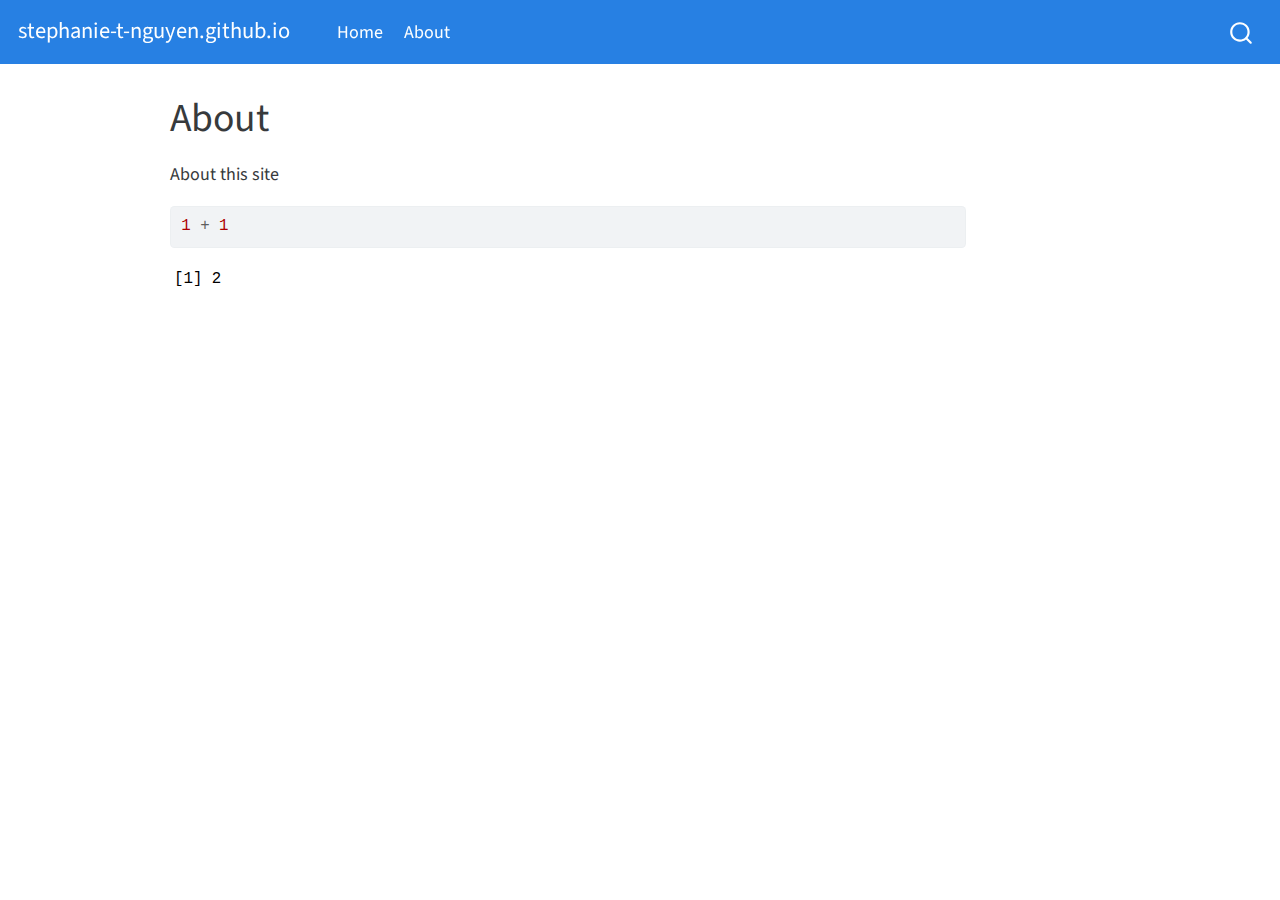
==== docs/about.html @ 99bd437a "initial build" ====
<!DOCTYPE html>
<html xmlns="http://www.w3.org/1999/xhtml" lang="en" xml:lang="en"><head>

<meta charset="utf-8">
<meta name="generator" content="quarto-1.1.189">

<meta name="viewport" content="width=device-width, initial-scale=1.0, user-scalable=yes">


<title>stephanie-t-nguyen.github.io - About</title>
<style>
code{white-space: pre-wrap;}
span.smallcaps{font-variant: small-caps;}
div.columns{display: flex; gap: min(4vw, 1.5em);}
div.column{flex: auto; overflow-x: auto;}
div.hanging-indent{margin-left: 1.5em; text-indent: -1.5em;}
ul.task-list{list-style: none;}
ul.task-list li input[type="checkbox"] {
  width: 0.8em;
  margin: 0 0.8em 0.2em -1.6em;
  vertical-align: middle;
}
pre > code.sourceCode { white-space: pre; position: relative; }
pre > code.sourceCode > span { display: inline-block; line-height: 1.25; }
pre > code.sourceCode > span:empty { height: 1.2em; }
.sourceCode { overflow: visible; }
code.sourceCode > span { color: inherit; text-decoration: inherit; }
div.sourceCode { margin: 1em 0; }
pre.sourceCode { margin: 0; }
@media screen {
div.sourceCode { overflow: auto; }
}
@media print {
pre > code.sourceCode { white-space: pre-wrap; }
pre > code.sourceCode > span { text-indent: -5em; padding-left: 5em; }
}
pre.numberSource code
  { counter-reset: source-line 0; }
pre.numberSource code > span
  { position: relative; left: -4em; counter-increment: source-line; }
pre.numberSource code > span > a:first-child::before
  { content: counter(source-line);
    position: relative; left: -1em; text-align: right; vertical-align: baseline;
    border: none; display: inline-block;
    -webkit-touch-callout: none; -webkit-user-select: none;
    -khtml-user-select: none; -moz-user-select: none;
    -ms-user-select: none; user-select: none;
    padding: 0 4px; width: 4em;
    color: #aaaaaa;
  }
pre.numberSource { margin-left: 3em; border-left: 1px solid #aaaaaa;  padding-left: 4px; }
div.sourceCode
  {   }
@media screen {
pre > code.sourceCode > span > a:first-child::before { text-decoration: underline; }
}
code span.al { color: #ff0000; font-weight: bold; } /* Alert */
code span.an { color: #60a0b0; font-weight: bold; font-style: italic; } /* Annotation */
code span.at { color: #7d9029; } /* Attribute */
code span.bn { color: #40a070; } /* BaseN */
code span.bu { color: #008000; } /* BuiltIn */
code span.cf { color: #007020; font-weight: bold; } /* ControlFlow */
code span.ch { color: #4070a0; } /* Char */
code span.cn { color: #880000; } /* Constant */
code span.co { color: #60a0b0; font-style: italic; } /* Comment */
code span.cv { color: #60a0b0; font-weight: bold; font-style: italic; } /* CommentVar */
code span.do { color: #ba2121; font-style: italic; } /* Documentation */
code span.dt { color: #902000; } /* DataType */
code span.dv { color: #40a070; } /* DecVal */
code span.er { color: #ff0000; font-weight: bold; } /* Error */
code span.ex { } /* Extension */
code span.fl { color: #40a070; } /* Float */
code span.fu { color: #06287e; } /* Function */
code span.im { color: #008000; font-weight: bold; } /* Import */
code span.in { color: #60a0b0; font-weight: bold; font-style: italic; } /* Information */
code span.kw { color: #007020; font-weight: bold; } /* Keyword */
code span.op { color: #666666; } /* Operator */
code span.ot { color: #007020; } /* Other */
code span.pp { color: #bc7a00; } /* Preprocessor */
code span.sc { color: #4070a0; } /* SpecialChar */
code span.ss { color: #bb6688; } /* SpecialString */
code span.st { color: #4070a0; } /* String */
code span.va { color: #19177c; } /* Variable */
code span.vs { color: #4070a0; } /* VerbatimString */
code span.wa { color: #60a0b0; font-weight: bold; font-style: italic; } /* Warning */
</style>


<script src="site_libs/quarto-nav/quarto-nav.js"></script>
<script src="site_libs/quarto-nav/headroom.min.js"></script>
<script src="site_libs/clipboard/clipboard.min.js"></script>
<script src="site_libs/quarto-search/autocomplete.umd.js"></script>
<script src="site_libs/quarto-search/fuse.min.js"></script>
<script src="site_libs/quarto-search/quarto-search.js"></script>
<meta name="quarto:offset" content="./">
<script src="site_libs/quarto-html/quarto.js"></script>
<script src="site_libs/quarto-html/popper.min.js"></script>
<script src="site_libs/quarto-html/tippy.umd.min.js"></script>
<script src="site_libs/quarto-html/anchor.min.js"></script>
<link href="site_libs/quarto-html/tippy.css" rel="stylesheet">
<link href="site_libs/quarto-html/quarto-syntax-highlighting.css" rel="stylesheet" id="quarto-text-highlighting-styles">
<script src="site_libs/bootstrap/bootstrap.min.js"></script>
<link href="site_libs/bootstrap/bootstrap-icons.css" rel="stylesheet">
<link href="site_libs/bootstrap/bootstrap.min.css" rel="stylesheet" id="quarto-bootstrap" data-mode="light">
<script id="quarto-search-options" type="application/json">{
  "location": "navbar",
  "copy-button": false,
  "collapse-after": 3,
  "panel-placement": "end",
  "type": "overlay",
  "limit": 20,
  "language": {
    "search-no-results-text": "No results",
    "search-matching-documents-text": "matching documents",
    "search-copy-link-title": "Copy link to search",
    "search-hide-matches-text": "Hide additional matches",
    "search-more-match-text": "more match in this document",
    "search-more-matches-text": "more matches in this document",
    "search-clear-button-title": "Clear",
    "search-detached-cancel-button-title": "Cancel",
    "search-submit-button-title": "Submit"
  }
}</script>


<link rel="stylesheet" href="styles.css">
</head>

<body class="nav-fixed">

<div id="quarto-search-results"></div>
  <header id="quarto-header" class="headroom fixed-top">
    <nav class="navbar navbar-expand-lg navbar-dark ">
      <div class="navbar-container container-fluid">
      <div class="navbar-brand-container">
    <a class="navbar-brand" href="./index.html">
    <span class="navbar-title">stephanie-t-nguyen.github.io</span>
    </a>
  </div>
          <button class="navbar-toggler" type="button" data-bs-toggle="collapse" data-bs-target="#navbarCollapse" aria-controls="navbarCollapse" aria-expanded="false" aria-label="Toggle navigation" onclick="if (window.quartoToggleHeadroom) { window.quartoToggleHeadroom(); }">
  <span class="navbar-toggler-icon"></span>
</button>
          <div class="collapse navbar-collapse" id="navbarCollapse">
            <ul class="navbar-nav navbar-nav-scroll me-auto">
  <li class="nav-item">
    <a class="nav-link" href="./index.html">Home</a>
  </li>  
  <li class="nav-item">
    <a class="nav-link active" href="./about.html" aria-current="page">About</a>
  </li>  
</ul>
              <div id="quarto-search" class="" title="Search"></div>
          </div> <!-- /navcollapse -->
      </div> <!-- /container-fluid -->
    </nav>
</header>
<!-- content -->
<div id="quarto-content" class="quarto-container page-columns page-rows-contents page-layout-article page-navbar">
<!-- sidebar -->
<!-- margin-sidebar -->
    <div id="quarto-margin-sidebar" class="sidebar margin-sidebar">
        
    </div>
<!-- main -->
<main class="content" id="quarto-document-content">

<header id="title-block-header" class="quarto-title-block default">
<div class="quarto-title">
<h1 class="title">About</h1>
</div>



<div class="quarto-title-meta">

    
    
  </div>
  

</header>

<p>About this site</p>
<div class="cell">
<div class="sourceCode cell-code" id="cb1"><pre class="sourceCode r code-with-copy"><code class="sourceCode r"><span id="cb1-1"><a href="#cb1-1" aria-hidden="true" tabindex="-1"></a><span class="dv">1</span> <span class="sc">+</span> <span class="dv">1</span></span></code><button title="Copy to Clipboard" class="code-copy-button"><i class="bi"></i></button></pre></div>
<div class="cell-output cell-output-stdout">
<pre><code>[1] 2</code></pre>
</div>
</div>



</main> <!-- /main -->
<script id="quarto-html-after-body" type="application/javascript">
window.document.addEventListener("DOMContentLoaded", function (event) {
  const toggleBodyColorMode = (bsSheetEl) => {
    const mode = bsSheetEl.getAttribute("data-mode");
    const bodyEl = window.document.querySelector("body");
    if (mode === "dark") {
      bodyEl.classList.add("quarto-dark");
      bodyEl.classList.remove("quarto-light");
    } else {
      bodyEl.classList.add("quarto-light");
      bodyEl.classList.remove("quarto-dark");
    }
  }
  const toggleBodyColorPrimary = () => {
    const bsSheetEl = window.document.querySelector("link#quarto-bootstrap");
    if (bsSheetEl) {
      toggleBodyColorMode(bsSheetEl);
    }
  }
  toggleBodyColorPrimary();  
  const icon = "";
  const anchorJS = new window.AnchorJS();
  anchorJS.options = {
    placement: 'right',
    icon: icon
  };
  anchorJS.add('.anchored');
  const clipboard = new window.ClipboardJS('.code-copy-button', {
    target: function(trigger) {
      return trigger.previousElementSibling;
    }
  });
  clipboard.on('success', function(e) {
    // button target
    const button = e.trigger;
    // don't keep focus
    button.blur();
    // flash "checked"
    button.classList.add('code-copy-button-checked');
    var currentTitle = button.getAttribute("title");
    button.setAttribute("title", "Copied!");
    setTimeout(function() {
      button.setAttribute("title", currentTitle);
      button.classList.remove('code-copy-button-checked');
    }, 1000);
    // clear code selection
    e.clearSelection();
  });
  function tippyHover(el, contentFn) {
    const config = {
      allowHTML: true,
      content: contentFn,
      maxWidth: 500,
      delay: 100,
      arrow: false,
      appendTo: function(el) {
          return el.parentElement;
      },
      interactive: true,
      interactiveBorder: 10,
      theme: 'quarto',
      placement: 'bottom-start'
    };
    window.tippy(el, config); 
  }
  const noterefs = window.document.querySelectorAll('a[role="doc-noteref"]');
  for (var i=0; i<noterefs.length; i++) {
    const ref = noterefs[i];
    tippyHover(ref, function() {
      // use id or data attribute instead here
      let href = ref.getAttribute('data-footnote-href') || ref.getAttribute('href');
      try { href = new URL(href).hash; } catch {}
      const id = href.replace(/^#\/?/, "");
      const note = window.document.getElementById(id);
      return note.innerHTML;
    });
  }
  var bibliorefs = window.document.querySelectorAll('a[role="doc-biblioref"]');
  for (var i=0; i<bibliorefs.length; i++) {
    const ref = bibliorefs[i];
    const cites = ref.parentNode.getAttribute('data-cites').split(' ');
    tippyHover(ref, function() {
      var popup = window.document.createElement('div');
      cites.forEach(function(cite) {
        var citeDiv = window.document.createElement('div');
        citeDiv.classList.add('hanging-indent');
        citeDiv.classList.add('csl-entry');
        var biblioDiv = window.document.getElementById('ref-' + cite);
        if (biblioDiv) {
          citeDiv.innerHTML = biblioDiv.innerHTML;
        }
        popup.appendChild(citeDiv);
      });
      return popup.innerHTML;
    });
  }
});
</script>
</div> <!-- /content -->



</body></html>
---- docs/site_libs/quarto-html/tippy.css ----
.tippy-box[data-animation=fade][data-state=hidden]{opacity:0}[data-tippy-root]{max-width:calc(100vw - 10px)}.tippy-box{position:relative;background-color:#333;color:#fff;border-radius:4px;font-size:14px;line-height:1.4;white-space:normal;outline:0;transition-property:transform,visibility,opacity}.tippy-box[data-placement^=top]>.tippy-arrow{bottom:0}.tippy-box[data-placement^=top]>.tippy-arrow:before{bottom:-7px;left:0;border-width:8px 8px 0;border-top-color:initial;transform-origin:center top}.tippy-box[data-placement^=bottom]>.tippy-arrow{top:0}.tippy-box[data-placement^=bottom]>.tippy-arrow:before{top:-7px;left:0;border-width:0 8px 8px;border-bottom-color:initial;transform-origin:center bottom}.tippy-box[data-placement^=left]>.tippy-arrow{right:0}.tippy-box[data-placement^=left]>.tippy-arrow:before{border-width:8px 0 8px 8px;border-left-color:initial;right:-7px;transform-origin:center left}.tippy-box[data-placement^=right]>.tippy-arrow{left:0}.tippy-box[data-placement^=right]>.tippy-arrow:before{left:-7px;border-width:8px 8px 8px 0;border-right-color:initial;transform-origin:center right}.tippy-box[data-inertia][data-state=visible]{transition-timing-function:cubic-bezier(.54,1.5,.38,1.11)}.tippy-arrow{width:16px;height:16px;color:#333}.tippy-arrow:before{content:"";position:absolute;border-color:transparent;border-style:solid}.tippy-content{position:relative;padding:5px 9px;z-index:1}
---- docs/site_libs/quarto-html/quarto-syntax-highlighting.css ----
/* quarto syntax highlight colors */
:root {
  --quarto-hl-ot-color: #003B4F;
  --quarto-hl-at-color: #657422;
  --quarto-hl-ss-color: #20794D;
  --quarto-hl-an-color: #5E5E5E;
  --quarto-hl-fu-color: #4758AB;
  --quarto-hl-st-color: #20794D;
  --quarto-hl-cf-color: #003B4F;
  --quarto-hl-op-color: #5E5E5E;
  --quarto-hl-er-color: #AD0000;
  --quarto-hl-bn-color: #AD0000;
  --quarto-hl-al-color: #AD0000;
  --quarto-hl-va-color: #111111;
  --quarto-hl-bu-color: inherit;
  --quarto-hl-ex-color: inherit;
  --quarto-hl-pp-color: #AD0000;
  --quarto-hl-in-color: #5E5E5E;
  --quarto-hl-vs-color: #20794D;
  --quarto-hl-wa-color: #5E5E5E;
  --quarto-hl-do-color: #5E5E5E;
  --quarto-hl-im-color: #00769E;
  --quarto-hl-ch-color: #20794D;
  --quarto-hl-dt-color: #AD0000;
  --quarto-hl-fl-color: #AD0000;
  --quarto-hl-co-color: #5E5E5E;
  --quarto-hl-cv-color: #5E5E5E;
  --quarto-hl-cn-color: #8f5902;
  --quarto-hl-sc-color: #5E5E5E;
  --quarto-hl-dv-color: #AD0000;
  --quarto-hl-kw-color: #003B4F;
}

/* other quarto variables */
:root {
  --quarto-font-monospace: SFMono-Regular, Menlo, Monaco, Consolas, "Liberation Mono", "Courier New", monospace;
}

pre > code.sourceCode > span {
  color: #003B4F;
}

code span {
  color: #003B4F;
}

code.sourceCode > span {
  color: #003B4F;
}

div.sourceCode,
div.sourceCode pre.sourceCode {
  color: #003B4F;
}

code span.ot {
  color: #003B4F;
}

code span.at {
  color: #657422;
}

code span.ss {
  color: #20794D;
}

code span.an {
  color: #5E5E5E;
}

code span.fu {
  color: #4758AB;
}

code span.st {
  color: #20794D;
}

code span.cf {
  color: #003B4F;
}

code span.op {
  color: #5E5E5E;
}

code span.er {
  color: #AD0000;
}

code span.bn {
  color: #AD0000;
}

code span.al {
  color: #AD0000;
}

code span.va {
  color: #111111;
}

code span.pp {
  color: #AD0000;
}

code span.in {
  color: #5E5E5E;
}

code span.vs {
  color: #20794D;
}

code span.wa {
  color: #5E5E5E;
  font-style: italic;
}

code span.do {
  color: #5E5E5E;
  font-style: italic;
}

code span.im {
  color: #00769E;
}

code span.ch {
  color: #20794D;
}

code span.dt {
  color: #AD0000;
}

code span.fl {
  color: #AD0000;
}

code span.co {
  color: #5E5E5E;
}

code span.cv {
  color: #5E5E5E;
  font-style: italic;
}

code span.cn {
  color: #8f5902;
}

code span.sc {
  color: #5E5E5E;
}

code span.dv {
  color: #AD0000;
}

code span.kw {
  color: #003B4F;
}

.prevent-inlining {
  content: "</";
}

/*# sourceMappingURL=debc5d5d77c3f9108843748ff7464032.css.map */
---- docs/styles.css ----
/* css styles */
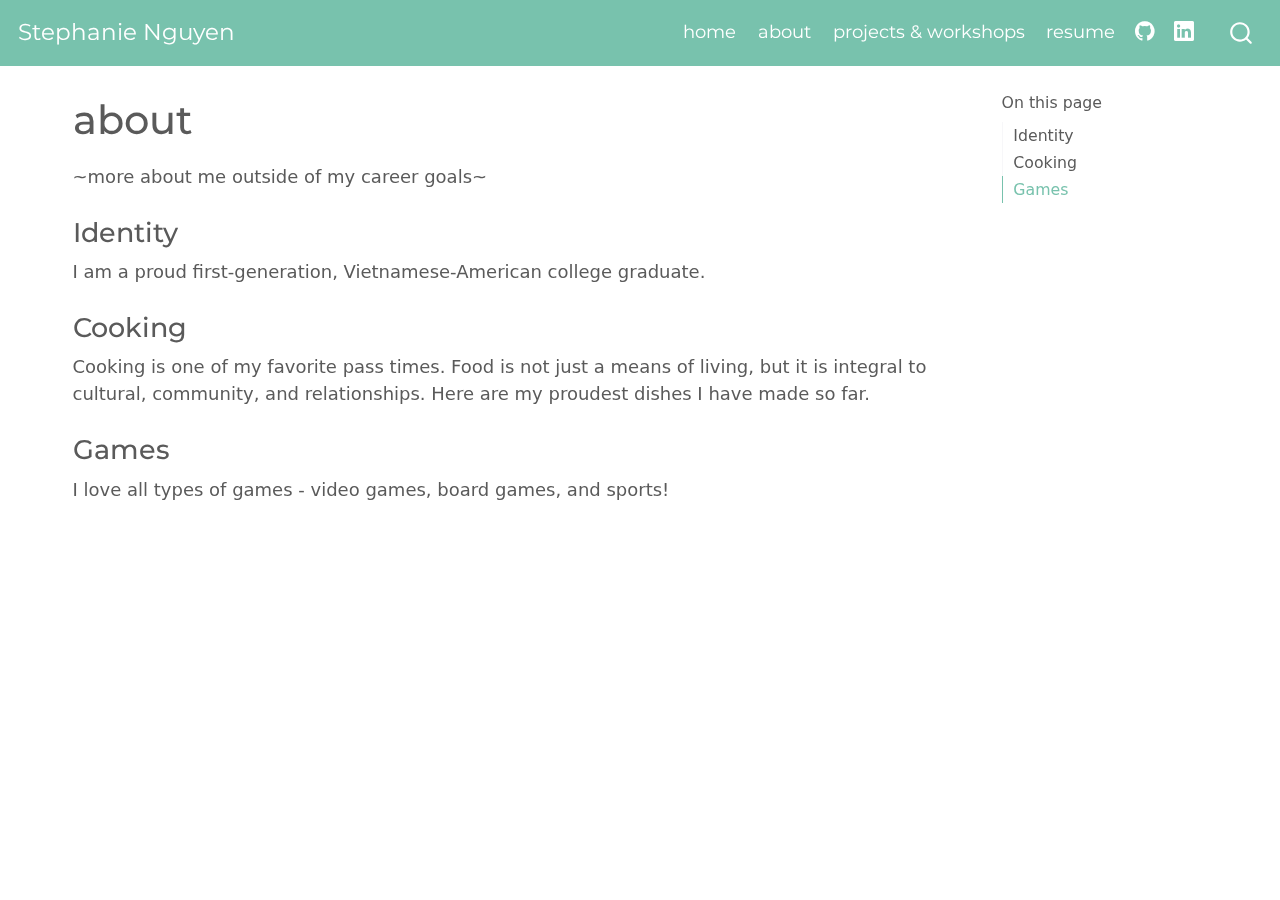
==== commit 291d961f: "commit" ====
--- a/docs/about.html
+++ b/docs/about.html
@@ -7,7 +7,7 @@
 <meta name="viewport" content="width=device-width, initial-scale=1.0, user-scalable=yes">
 
 
-<title>stephanie-t-nguyen.github.io - About</title>
+<title>Stephanie Nguyen - about</title>
 <style>
 code{white-space: pre-wrap;}
 span.smallcaps{font-variant: small-caps;}
@@ -20,69 +20,6 @@
   margin: 0 0.8em 0.2em -1.6em;
   vertical-align: middle;
 }
-pre > code.sourceCode { white-space: pre; position: relative; }
-pre > code.sourceCode > span { display: inline-block; line-height: 1.25; }
-pre > code.sourceCode > span:empty { height: 1.2em; }
-.sourceCode { overflow: visible; }
-code.sourceCode > span { color: inherit; text-decoration: inherit; }
-div.sourceCode { margin: 1em 0; }
-pre.sourceCode { margin: 0; }
-@media screen {
-div.sourceCode { overflow: auto; }
-}
-@media print {
-pre > code.sourceCode { white-space: pre-wrap; }
-pre > code.sourceCode > span { text-indent: -5em; padding-left: 5em; }
-}
-pre.numberSource code
-  { counter-reset: source-line 0; }
-pre.numberSource code > span
-  { position: relative; left: -4em; counter-increment: source-line; }
-pre.numberSource code > span > a:first-child::before
-  { content: counter(source-line);
-    position: relative; left: -1em; text-align: right; vertical-align: baseline;
-    border: none; display: inline-block;
-    -webkit-touch-callout: none; -webkit-user-select: none;
-    -khtml-user-select: none; -moz-user-select: none;
-    -ms-user-select: none; user-select: none;
-    padding: 0 4px; width: 4em;
-    color: #aaaaaa;
-  }
-pre.numberSource { margin-left: 3em; border-left: 1px solid #aaaaaa;  padding-left: 4px; }
-div.sourceCode
-  {   }
-@media screen {
-pre > code.sourceCode > span > a:first-child::before { text-decoration: underline; }
-}
-code span.al { color: #ff0000; font-weight: bold; } /* Alert */
-code span.an { color: #60a0b0; font-weight: bold; font-style: italic; } /* Annotation */
-code span.at { color: #7d9029; } /* Attribute */
-code span.bn { color: #40a070; } /* BaseN */
-code span.bu { color: #008000; } /* BuiltIn */
-code span.cf { color: #007020; font-weight: bold; } /* ControlFlow */
-code span.ch { color: #4070a0; } /* Char */
-code span.cn { color: #880000; } /* Constant */
-code span.co { color: #60a0b0; font-style: italic; } /* Comment */
-code span.cv { color: #60a0b0; font-weight: bold; font-style: italic; } /* CommentVar */
-code span.do { color: #ba2121; font-style: italic; } /* Documentation */
-code span.dt { color: #902000; } /* DataType */
-code span.dv { color: #40a070; } /* DecVal */
-code span.er { color: #ff0000; font-weight: bold; } /* Error */
-code span.ex { } /* Extension */
-code span.fl { color: #40a070; } /* Float */
-code span.fu { color: #06287e; } /* Function */
-code span.im { color: #008000; font-weight: bold; } /* Import */
-code span.in { color: #60a0b0; font-weight: bold; font-style: italic; } /* Information */
-code span.kw { color: #007020; font-weight: bold; } /* Keyword */
-code span.op { color: #666666; } /* Operator */
-code span.ot { color: #007020; } /* Other */
-code span.pp { color: #bc7a00; } /* Preprocessor */
-code span.sc { color: #4070a0; } /* SpecialChar */
-code span.ss { color: #bb6688; } /* SpecialString */
-code span.st { color: #4070a0; } /* String */
-code span.va { color: #19177c; } /* Variable */
-code span.vs { color: #4070a0; } /* VerbatimString */
-code span.wa { color: #60a0b0; font-weight: bold; font-style: italic; } /* Warning */
 </style>
 
 
@@ -134,19 +71,35 @@
       <div class="navbar-container container-fluid">
       <div class="navbar-brand-container">
     <a class="navbar-brand" href="./index.html">
-    <span class="navbar-title">stephanie-t-nguyen.github.io</span>
+    <span class="navbar-title">Stephanie Nguyen</span>
     </a>
   </div>
           <button class="navbar-toggler" type="button" data-bs-toggle="collapse" data-bs-target="#navbarCollapse" aria-controls="navbarCollapse" aria-expanded="false" aria-label="Toggle navigation" onclick="if (window.quartoToggleHeadroom) { window.quartoToggleHeadroom(); }">
   <span class="navbar-toggler-icon"></span>
 </button>
           <div class="collapse navbar-collapse" id="navbarCollapse">
-            <ul class="navbar-nav navbar-nav-scroll me-auto">
-  <li class="nav-item">
-    <a class="nav-link" href="./index.html">Home</a>
-  </li>  
-  <li class="nav-item">
-    <a class="nav-link active" href="./about.html" aria-current="page">About</a>
+            <ul class="navbar-nav navbar-nav-scroll ms-auto">
+  <li class="nav-item">
+    <a class="nav-link" href="./index.html">home</a>
+  </li>  
+  <li class="nav-item">
+    <a class="nav-link active" href="./about.html" aria-current="page">about</a>
+  </li>  
+  <li class="nav-item">
+    <a class="nav-link" href="./project_workshop.html">projects &amp; workshops</a>
+  </li>  
+  <li class="nav-item">
+    <a class="nav-link" href="./resume.html">resume</a>
+  </li>  
+  <li class="nav-item compact">
+    <a class="nav-link" href="https://github.com/stephanie-t-nguyen"><i class="bi bi-github" role="img">
+</i> 
+ </a>
+  </li>  
+  <li class="nav-item compact">
+    <a class="nav-link" href="https://www.linkedin.com/in/stephanie0nguyen/"><i class="bi bi-linkedin" role="img">
+</i> 
+ </a>
   </li>  
 </ul>
               <div id="quarto-search" class="" title="Search"></div>
@@ -155,18 +108,26 @@
     </nav>
 </header>
 <!-- content -->
-<div id="quarto-content" class="quarto-container page-columns page-rows-contents page-layout-article page-navbar">
+<div id="quarto-content" class="quarto-container page-columns page-rows-contents page-layout-full page-navbar">
 <!-- sidebar -->
 <!-- margin-sidebar -->
     <div id="quarto-margin-sidebar" class="sidebar margin-sidebar">
-        
+        <nav id="TOC" role="doc-toc" class="toc-active">
+    <h2 id="toc-title">On this page</h2>
+   
+  <ul>
+  <li><a href="#identity" id="toc-identity" class="nav-link active" data-scroll-target="#identity">Identity</a></li>
+  <li><a href="#cooking" id="toc-cooking" class="nav-link" data-scroll-target="#cooking">Cooking</a></li>
+  <li><a href="#games" id="toc-games" class="nav-link" data-scroll-target="#games">Games</a></li>
+  </ul>
+</nav>
     </div>
 <!-- main -->
-<main class="content" id="quarto-document-content">
+<main class="content column-page-left" id="quarto-document-content">
 
 <header id="title-block-header" class="quarto-title-block default">
 <div class="quarto-title">
-<h1 class="title">About</h1>
+<h1 class="title">about</h1>
 </div>
 
 
@@ -180,15 +141,21 @@
 
 </header>
 
-<p>About this site</p>
-<div class="cell">
-<div class="sourceCode cell-code" id="cb1"><pre class="sourceCode r code-with-copy"><code class="sourceCode r"><span id="cb1-1"><a href="#cb1-1" aria-hidden="true" tabindex="-1"></a><span class="dv">1</span> <span class="sc">+</span> <span class="dv">1</span></span></code><button title="Copy to Clipboard" class="code-copy-button"><i class="bi"></i></button></pre></div>
-<div class="cell-output cell-output-stdout">
-<pre><code>[1] 2</code></pre>
-</div>
-</div>
-
-
+<p>~more about me outside of my career goals~</p>
+<section id="identity" class="level3">
+<h3 class="anchored" data-anchor-id="identity">Identity</h3>
+<p>I am a proud first-generation, Vietnamese-American college graduate.</p>
+</section>
+<section id="cooking" class="level3">
+<h3 class="anchored" data-anchor-id="cooking">Cooking</h3>
+<p>Cooking is one of my favorite pass times. Food is not just a means of living, but it is integral to cultural, community, and relationships. Here are my proudest dishes I have made so far.</p>
+</section>
+<section id="games" class="level3">
+<h3 class="anchored" data-anchor-id="games">Games</h3>
+<p>I love all types of games - video games, board games, and sports!</p>
+
+
+</section>
 
 </main> <!-- /main -->
 <script id="quarto-html-after-body" type="application/javascript">
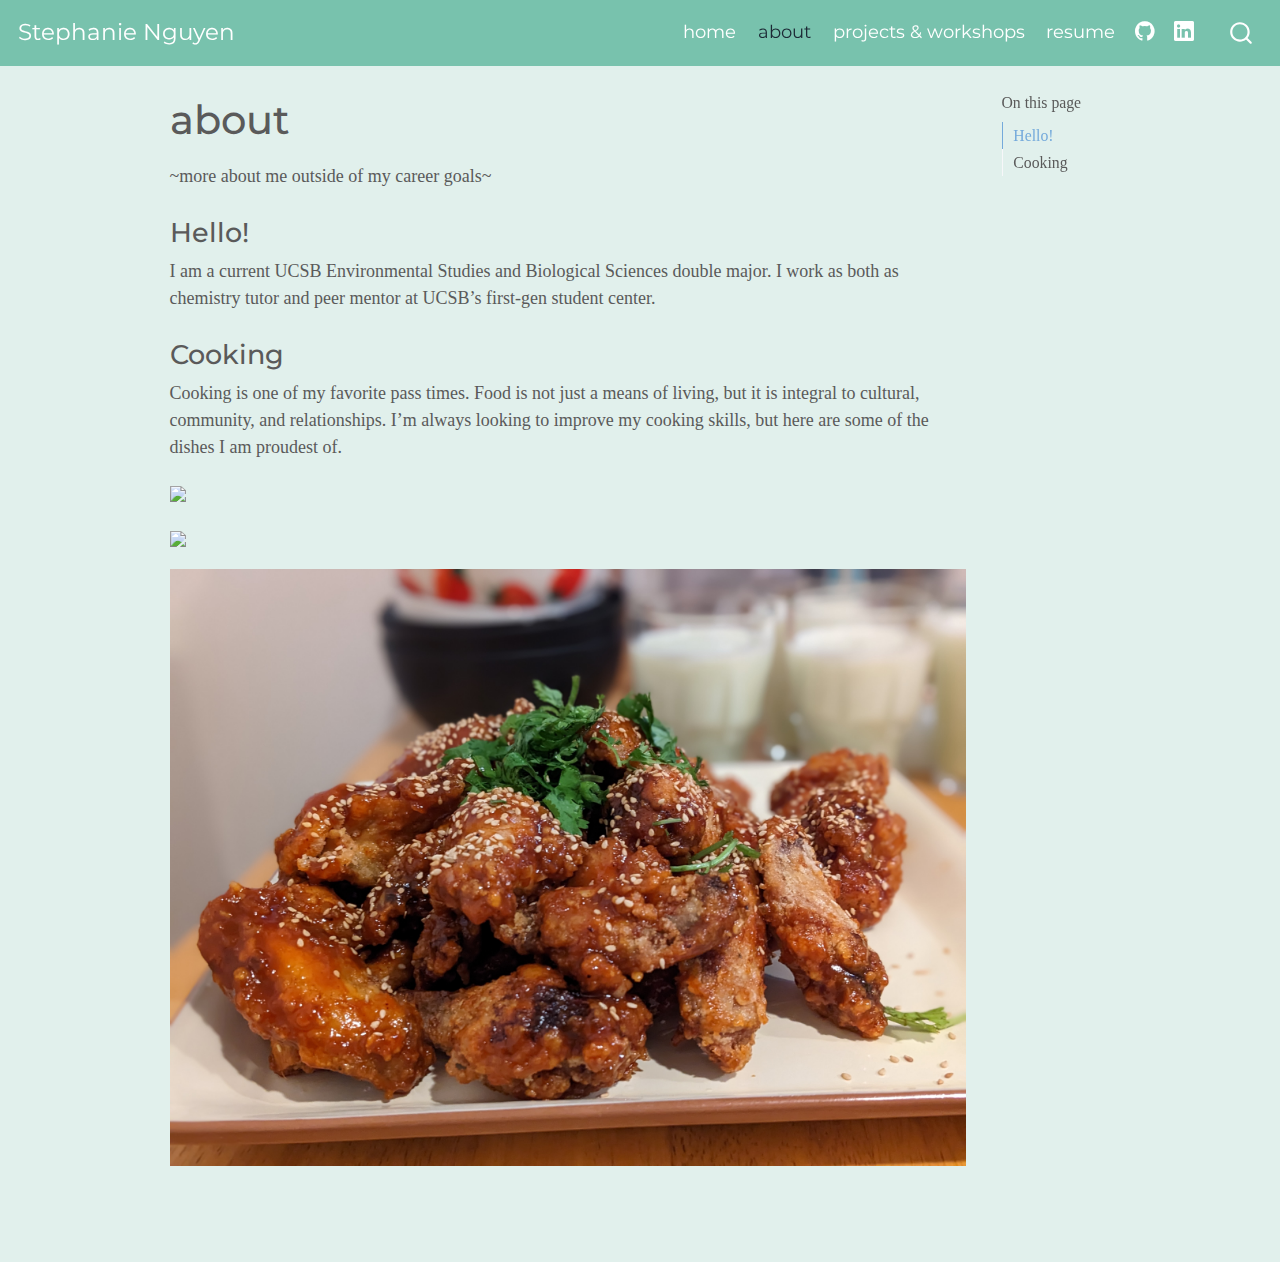
==== commit 4c79520e: "add images" ====
--- a/docs/about.html
+++ b/docs/about.html
@@ -60,7 +60,6 @@
 }</script>
 
 
-<link rel="stylesheet" href="styles.css">
 </head>
 
 <body class="nav-fixed">
@@ -89,7 +88,7 @@
     <a class="nav-link" href="./project_workshop.html">projects &amp; workshops</a>
   </li>  
   <li class="nav-item">
-    <a class="nav-link" href="./resume.html">resume</a>
+    <a class="nav-link" href="./github_website_resume.pdf">resume</a>
   </li>  
   <li class="nav-item compact">
     <a class="nav-link" href="https://github.com/stephanie-t-nguyen"><i class="bi bi-github" role="img">
@@ -108,7 +107,7 @@
     </nav>
 </header>
 <!-- content -->
-<div id="quarto-content" class="quarto-container page-columns page-rows-contents page-layout-full page-navbar">
+<div id="quarto-content" class="quarto-container page-columns page-rows-contents page-layout-article page-navbar">
 <!-- sidebar -->
 <!-- margin-sidebar -->
     <div id="quarto-margin-sidebar" class="sidebar margin-sidebar">
@@ -116,14 +115,13 @@
     <h2 id="toc-title">On this page</h2>
    
   <ul>
-  <li><a href="#identity" id="toc-identity" class="nav-link active" data-scroll-target="#identity">Identity</a></li>
+  <li><a href="#hello" id="toc-hello" class="nav-link active" data-scroll-target="#hello">Hello!</a></li>
   <li><a href="#cooking" id="toc-cooking" class="nav-link" data-scroll-target="#cooking">Cooking</a></li>
-  <li><a href="#games" id="toc-games" class="nav-link" data-scroll-target="#games">Games</a></li>
   </ul>
 </nav>
     </div>
 <!-- main -->
-<main class="content column-page-left" id="quarto-document-content">
+<main class="content" id="quarto-document-content">
 
 <header id="title-block-header" class="quarto-title-block default">
 <div class="quarto-title">
@@ -142,17 +140,24 @@
 </header>
 
 <p>~more about me outside of my career goals~</p>
-<section id="identity" class="level3">
-<h3 class="anchored" data-anchor-id="identity">Identity</h3>
-<p>I am a proud first-generation, Vietnamese-American college graduate.</p>
+<section id="hello" class="level3">
+<h3 class="anchored" data-anchor-id="hello">Hello!</h3>
+<p>I am a current UCSB Environmental Studies and Biological Sciences double major. I work as both as chemistry tutor and peer mentor at UCSB’s first-gen student center.</p>
 </section>
 <section id="cooking" class="level3">
 <h3 class="anchored" data-anchor-id="cooking">Cooking</h3>
-<p>Cooking is one of my favorite pass times. Food is not just a means of living, but it is integral to cultural, community, and relationships. Here are my proudest dishes I have made so far.</p>
-</section>
-<section id="games" class="level3">
-<h3 class="anchored" data-anchor-id="games">Games</h3>
-<p>I love all types of games - video games, board games, and sports!</p>
+<p>Cooking is one of my favorite pass times. Food is not just a means of living, but it is integral to cultural, community, and relationships. I’m always looking to improve my cooking skills, but here are some of the dishes I am proudest of.</p>
+<div class="cell">
+<div class="cell-output-display">
+<p><img src="ginger_scallion_crab.jpg" class="img-fluid"></p>
+</div>
+<div class="cell-output-display">
+<p><img src="catfish.jpg" class="img-fluid"></p>
+</div>
+<div class="cell-output-display">
+<p><img src="korean_fried_chicken.jpg" class="img-fluid"></p>
+</div>
+</div>
 
 
 </section>
